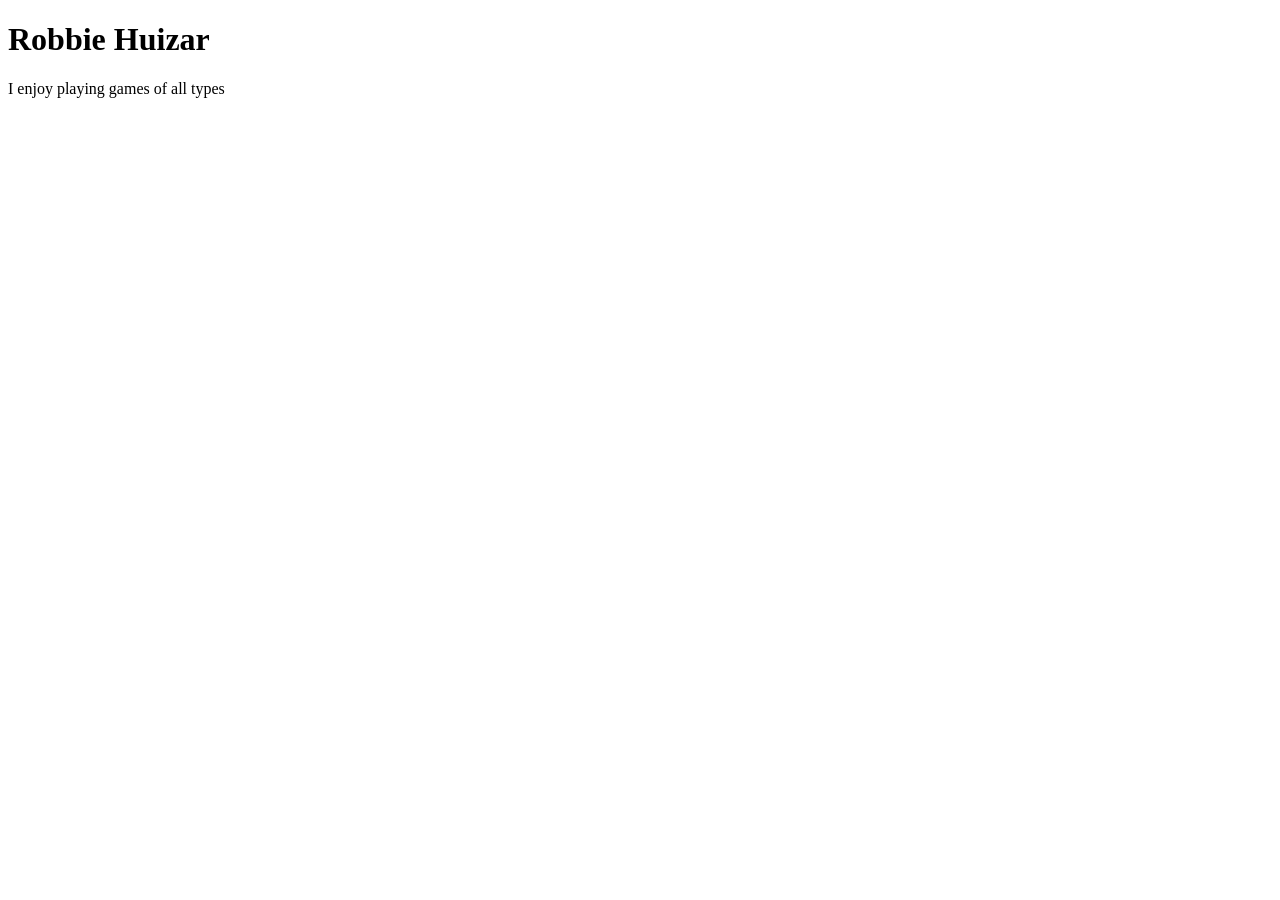
==== index.html @ 35247ee2 "Create index.html intial edit" ====
<!DOCTYPE html>
<html lang="en">
<head>
    <meta charset="UTF-8">
    <meta name="viewport" content="width=device-width, initial-scale=1.0">
    <title>Robbie: Personal site and portfolio</title>
</head>
<body>
    <h1>Robbie Huizar</h1>
    <p>I enjoy playing games of all types</p>
</body>
</html>
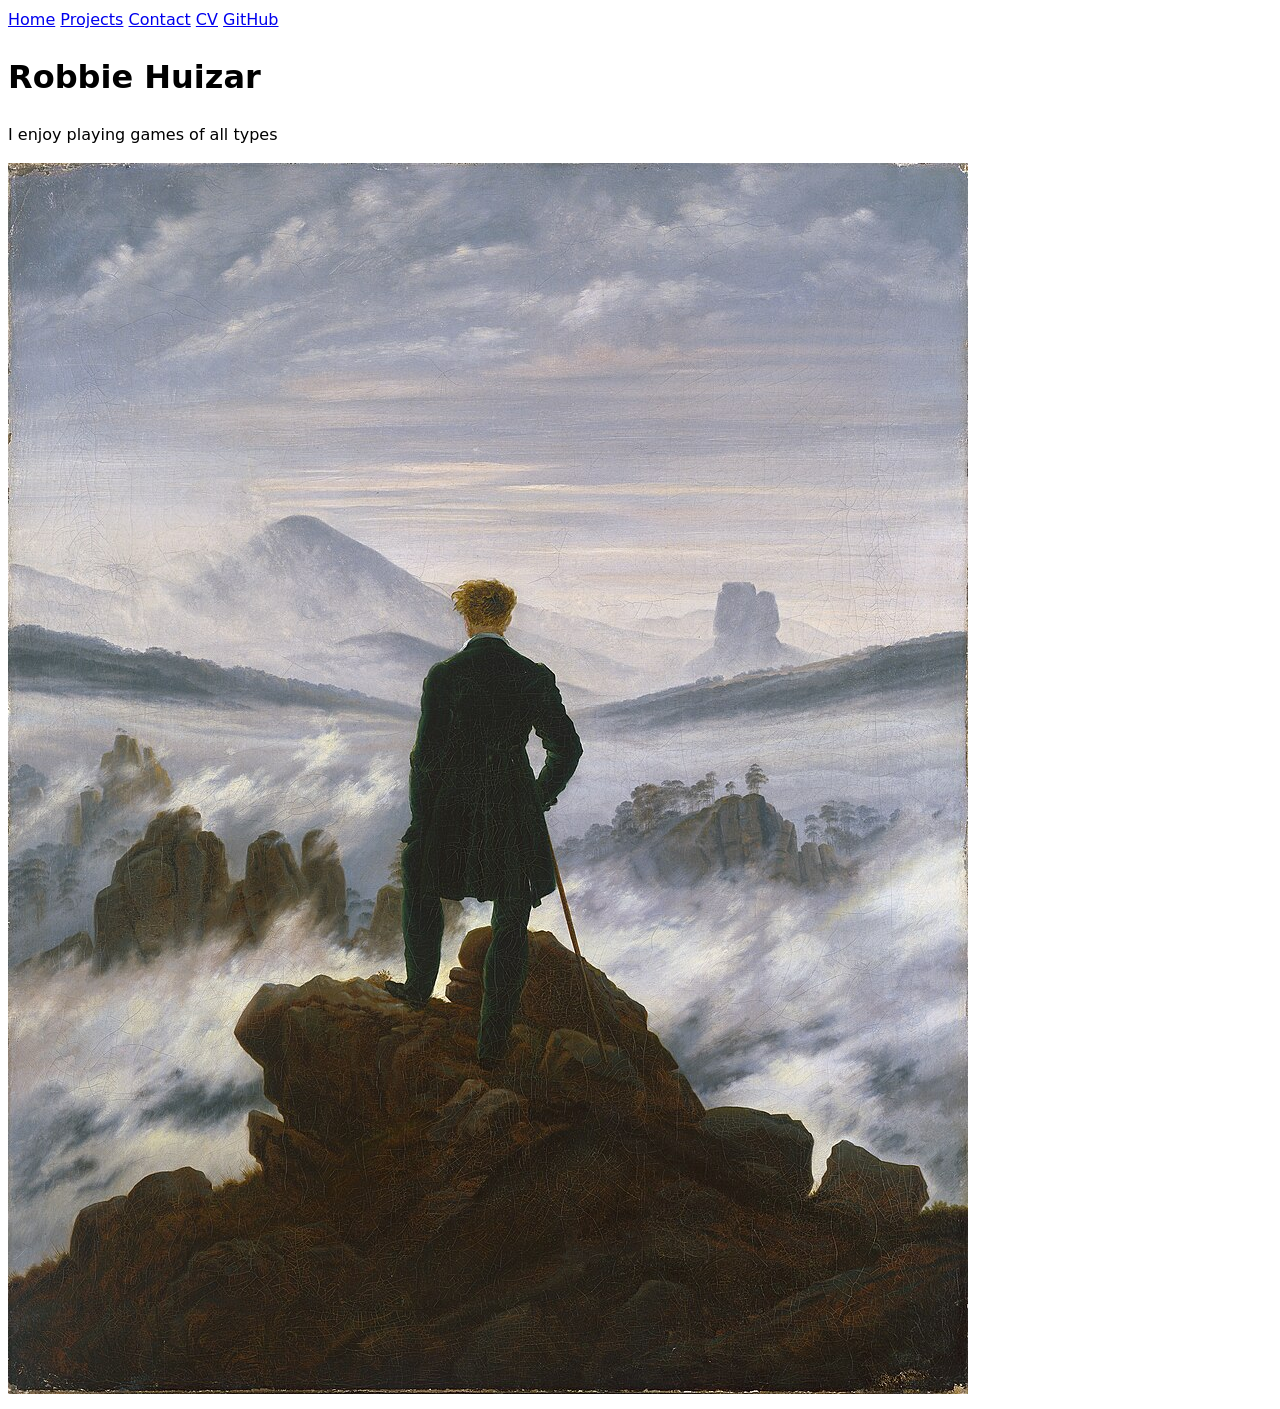
==== commit 2456a844: "nav fix" ====
--- a/index.html
+++ b/index.html
@@ -1,12 +1,24 @@
 <!DOCTYPE html>
 <html lang="en">
 <head>
+
     <meta charset="UTF-8">
     <meta name="viewport" content="width=device-width, initial-scale=1.0">
     <title>Robbie: Personal site and portfolio</title>
+    <link rel="stylesheet" href="style.css">
 </head>
 <body>
+    <nav>
+    <a href="index.html">Home</a>
+    <a href="projects/index.html">Projects</a>
+    <a href="contact/index.html">Contact</a>
+    <a href="cv/index.html">CV</a>
+    <a href="https://github.com/robithan" target="_blank">GitHub</a>
+    </nav>
+
+
     <h1>Robbie Huizar</h1>
     <p>I enjoy playing games of all types</p>
+    <img src="images/wanderer.jpeg" alt="A wanderer over a sea of fog">
 </body>
 </html>
--- a/style.css
+++ b/style.css
@@ -0,0 +1,6 @@
+body {
+  /* Set line height to 1.5 times the font size
+	   and use the OS’s UI font as the website font
+	 */
+  font: 100%/1.5 system-ui;
+}
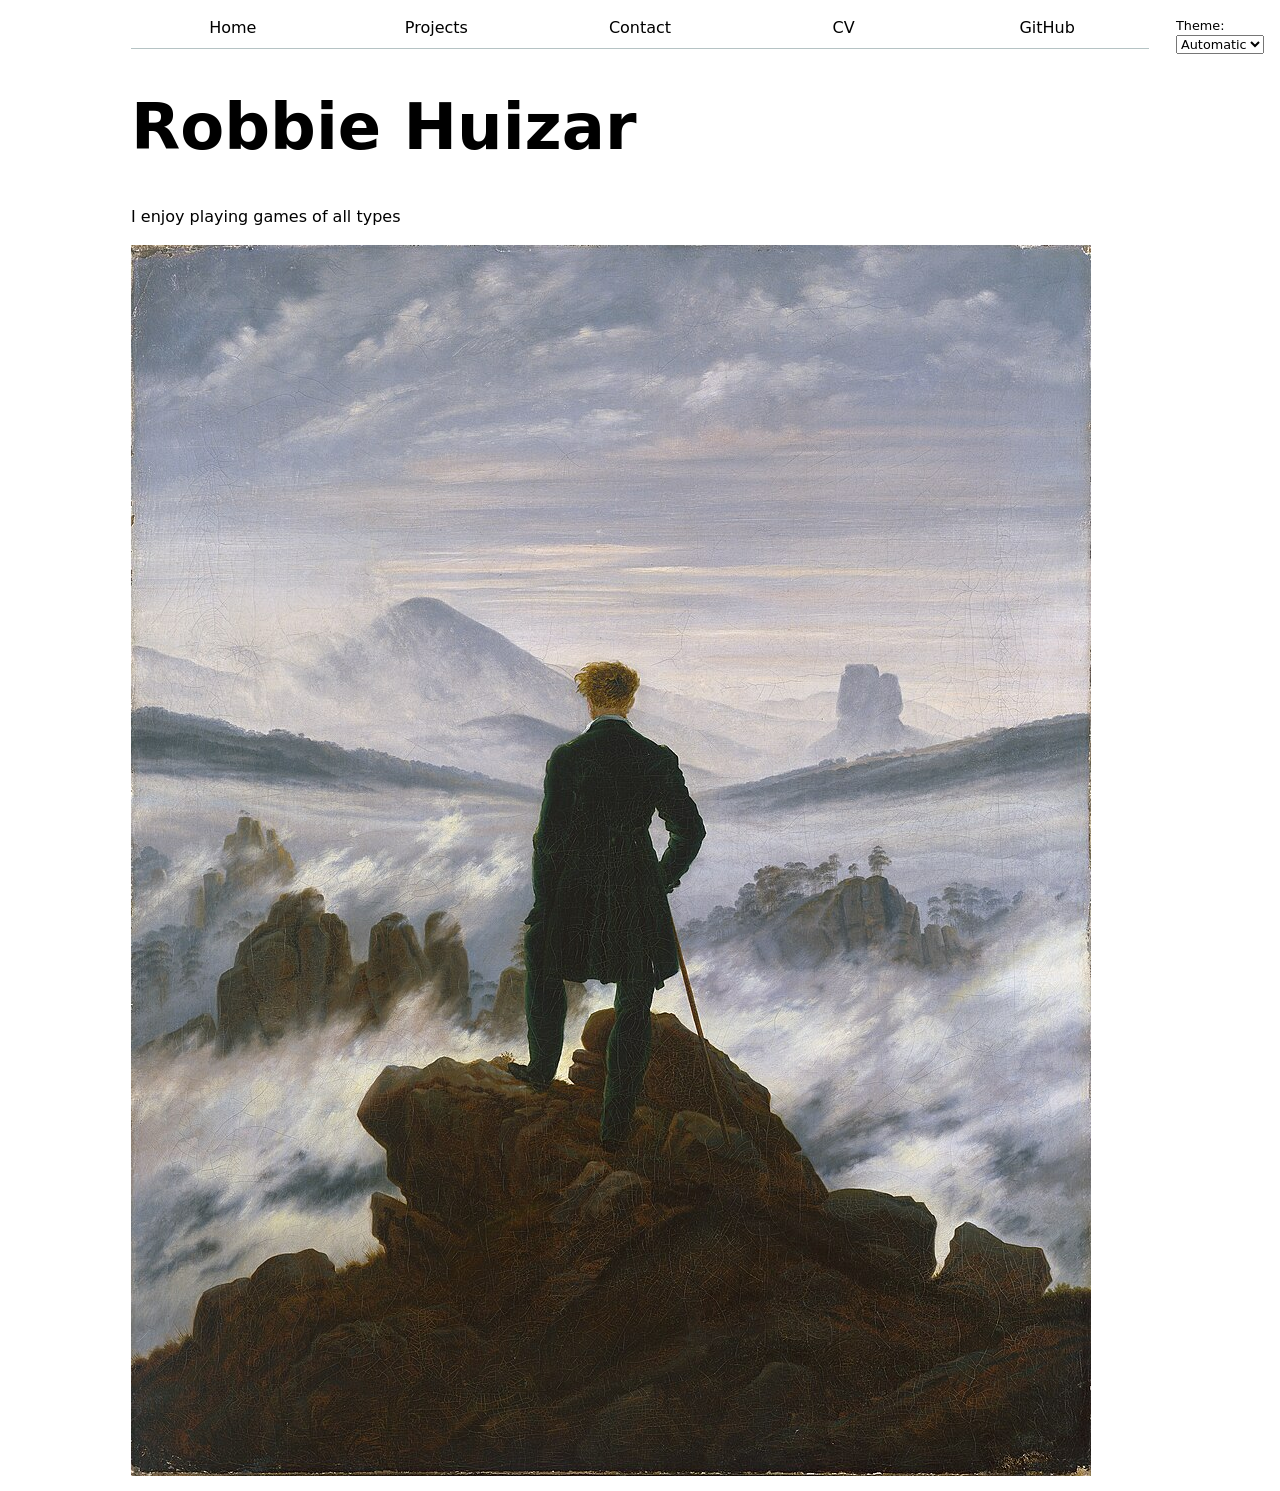
==== commit 890f4f4c: "lab 3" ====
--- a/index.html
+++ b/index.html
@@ -6,16 +6,9 @@
     <meta name="viewport" content="width=device-width, initial-scale=1.0">
     <title>Robbie: Personal site and portfolio</title>
     <link rel="stylesheet" href="style.css">
+    <script type="module" src="global.js"></script>
 </head>
 <body>
-    <nav>
-    <a href="index.html">Home</a>
-    <a href="projects/index.html">Projects</a>
-    <a href="contact/index.html">Contact</a>
-    <a href="cv/index.html">CV</a>
-    <a href="https://github.com/robithan" target="_blank">GitHub</a>
-    </nav>
-
 
     <h1>Robbie Huizar</h1>
     <p>I enjoy playing games of all types</p>
--- a/style.css
+++ b/style.css
@@ -1,6 +1,138 @@
+:root {
+  --color-accent: oklch(45% 0.18 15);
+  color-scheme: light dark;
+}
+
 body {
-  /* Set line height to 1.5 times the font size
-	   and use the OS’s UI font as the website font
-	 */
   font: 100%/1.5 system-ui;
+  max-width: 100ch;
+  margin-inline: auto;
+  padding-inline: 1em;
+  accent-color: var(--color-accent);
+}
+
+h1 {
+  font-size: 400%;
+}
+
+h1, h2, h3, h4, h5, h6 {
+  line-height: 1.1;
+  text-wrap: balance;
+}
+
+nav ul, nav li {
+  display: contents;
+}
+
+nav {
+  --border-color: oklch(50% 10% 200 / 40%);
+  display: flex;
+  margin-bottom: 1em;
+  border-bottom: 1px solid var(--border-color);
+}
+
+nav a {
+  flex: 1;
+  text-align: center;
+  text-decoration: none;
+  color: inherit;
+  padding: 0.5em;
+}
+
+nav a.current {
+  border-bottom: 0.4em solid var(--border-color);
+  padding-bottom: 0.1em;
+}
+
+nav a:hover {
+  border-bottom: 0.4em solid var(--color-accent);
+  background-color: color-mix(in oklch, var(--color-accent), canvas 85%);
+  padding-bottom: 0.1em;
+}
+
+input, textarea, button, select {
+  font: inherit;
+}
+
+form {
+  display: grid;
+  grid-template-columns: auto 1fr;
+  gap: 1em;
+}
+
+label {
+  display: grid;
+  grid-template-columns: subgrid;
+  grid-column: 1 / -1;
+}
+
+button[type="submit"] {
+  grid-column: 1 / -1;
+}
+
+.projects {
+  display: grid;
+  grid-template-columns: repeat(auto-fill, minmax(15em, 1fr));
+  gap: 1em;
+}
+
+.projects article {
+  display: grid;
+  grid-template-rows: subgrid;
+  grid-row: span 3;
+}
+
+.projects h2 {
+  margin: 0;
+}
+
+.cv header {
+  display: flex;
+  justify-content: space-between;
+  align-items: baseline;
+  margin-bottom: 1em;
+}
+
+.cv header address {
+  font-style: normal;
+  font-size: 0.9em;
+  color: oklch(50% 0% 0);
+  text-align: right;
+}
+
+.cv h2 {
+  border-bottom: 2px solid var(--color-accent);
+  padding-bottom: 0.2em;
+  margin-top: 1.5em;
+}
+
+.cv .cv-entry {
+  display: flex;
+  justify-content: space-between;
+  align-items: baseline;
+  margin-bottom: 0.2em;
+}
+
+.cv .cv-entry .date {
+  font-size: 0.85em;
+  color: oklch(50% 0% 0);
+  white-space: nowrap;
+  margin-left: 1em;
+}
+
+.cv ul {
+  margin-top: 0.3em;
+  padding-left: 1.2em;
+}
+
+.cv li {
+  margin-bottom: 0.3em;
+}
+
+.color-scheme {
+  position: absolute;
+  top: 1rem;
+  right: 1rem;
+  font-size: 80%;
+  font-family: inherit;
 }
